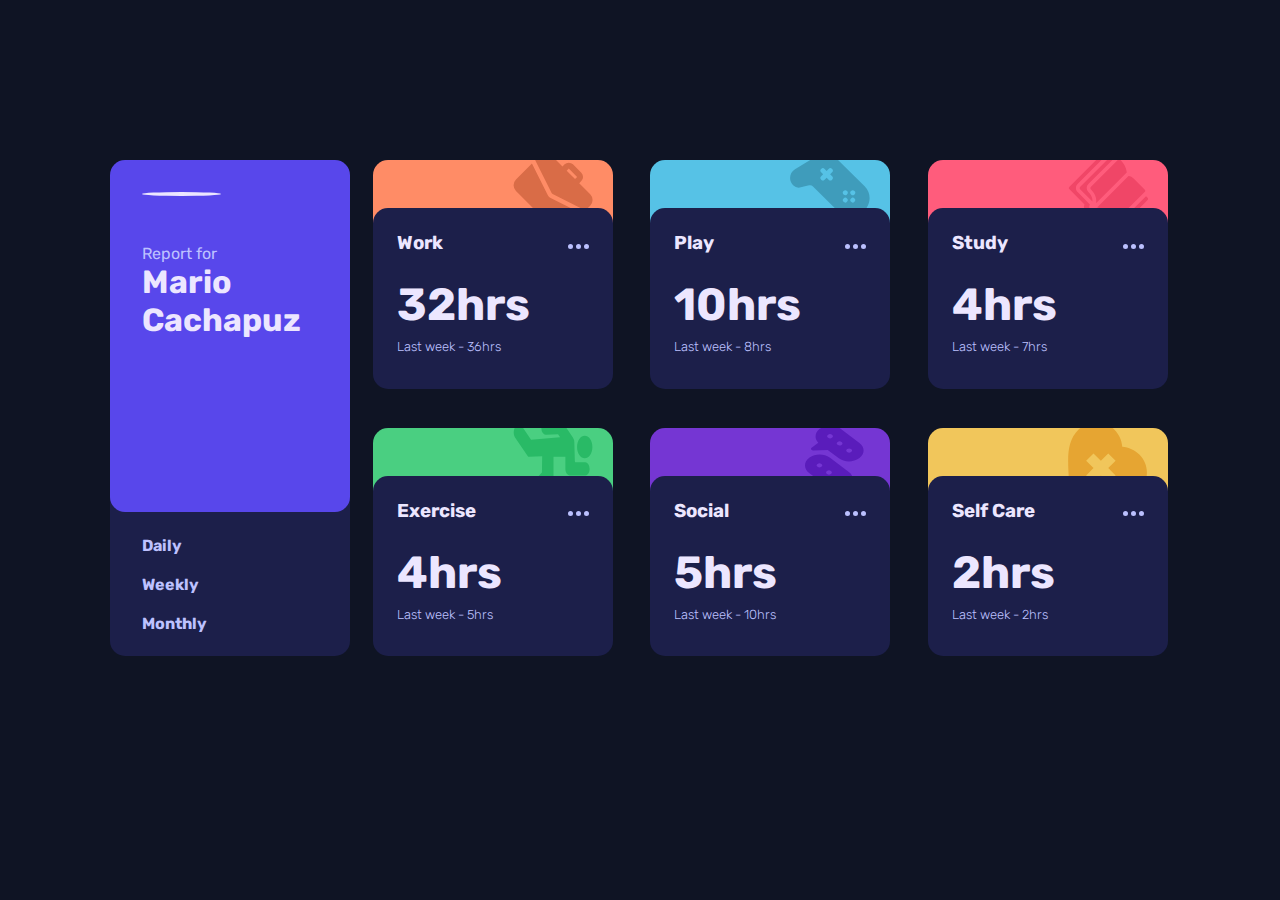
==== time-tracking-dashboard/index.html @ 1e6d66ba "frontend mentor solutions - not complete" ====
<!DOCTYPE html>
<html lang="en">

<head>
    <meta charset="UTF-8">
    <meta http-equiv="X-UA-Compatible" content="IE=edge">
    <meta name="viewport" content="width=device-width, initial-scale=1.0">
    <link rel="stylesheet" href="./css/styles.css">
    <title>Time tracking dashboard</title>
</head>

<body>
    <div class="dashboard">
        <div class="user">
            <div class="card-user-header">
                <img src="/mariocachapuz/img/mario.jpeg" alt="" width="45%" class="avatar">
                <p>Report for</p>
                <h1>Mario Cachapuz</h1>
            </div>
            <div class="card-user-select">
                <h4 id="dailybtn" onclick="dailyShow()">Daily</h4>
                <h4>Weekly</h4>
                <h4>Monthly</h4>
            </div>
        </div>
        <div class="cards-container">
            <div class="card-box">
                <div class="card-box-icon work"><img src="./img/icon-work.svg" alt="" class="card-icon"></div>
                <div class="card">
                    <div class="card-title">
                        <h3>Work</h3>
                        <div class="ellipsis">
                            <img src="./img/icon-ellipsis.svg" alt="">
                        </div>
                    </div>
                    <div class="card-time">
                        <h2 id="work-hours">32hrs</h2>
                    </div>
                    <div class="card-time-lastweek">
                        <p>Last week - 36hrs</p>
                    </div>
                </div>
            </div>
            <div class="card-box">
                <div class="card-box-icon play"><img src="./img/icon-play.svg" alt="" class="card-icon"></div>
                <div class="card">
                    <div class="card-title">
                        <h3>Play</h3>
                        <div class="ellipsis">
                            <img src="./img/icon-ellipsis.svg" alt="">
                        </div>
                    </div>
                    <div class="card-time">
                        <h2>10hrs</h2>
                    </div>
                    <div class="card-time-lastweek">
                        <p>Last week - 8hrs</p>
                    </div>
                </div>
            </div>
            <div class="card-box">
                <div class="card-box-icon study"><img src="./img/icon-study.svg" alt="" class="card-icon"></div>
                <div class="card">
                    <div class="card-title">
                        <h3>Study</h3>
                        <div class="ellipsis">
                            <img src="./img/icon-ellipsis.svg" alt="">
                        </div>
                    </div>
                    <div class="card-time">
                        <h2>4hrs</h2>
                    </div>
                    <div class="card-time-lastweek">
                        <p>Last week - 7hrs</p>
                    </div>
                </div>
            </div>
            <div class="card-box">
                <div class="card-box-icon exercise"><img src="./img/icon-exercise.svg" alt="" class="card-icon"></div>
                <div class="card">
                    <div class="card-title">
                        <h3>Exercise</h3>
                        <div class="ellipsis">
                            <img src="./img/icon-ellipsis.svg" alt="">
                        </div>
                    </div>
                    <div class="card-time">
                        <h2>4hrs</h2>
                    </div>
                    <div class="card-time-lastweek">
                        <p>Last week - 5hrs</p>
                    </div>
                </div>
            </div>
            <div class="card-box">
                <div class="card-box-icon social"><img src="./img/icon-social.svg" alt="" class="card-icon"></div>
                <div class="card">
                    <div class="card-title">
                        <h3>Social</h3>
                        <div class="ellipsis">
                            <img src="./img/icon-ellipsis.svg" alt="">
                        </div>
                    </div>
                    <div class="card-time">
                        <h2>5hrs</h2>
                    </div>
                    <div class="card-time-lastweek">
                        <p>Last week - 10hrs</p>
                    </div>
                </div>
            </div>
            <div class="card-box">
                <div class="card-box-icon self-care"><img src="./img/icon-self-care.svg" alt="" class="card-icon"></div>
                <div class="card">
                    <div class="card-title">
                        <h3>Self Care</h3>
                        <div class="ellipsis">
                            <img src="./img/icon-ellipsis.svg" alt="">
                        </div>
                    </div>
                    <div class="card-time">
                        <h2>2hrs</h2>
                    </div>
                    <div class="card-time-lastweek">
                        <p>Last week - 2hrs</p>
                    </div>
                </div>
            </div>
        </div>
    </div>
</body>
</html>
---- time-tracking-dashboard/css/styles.css ----
@import url('https://fonts.googleapis.com/css2?family=Rubik:wght@300;400;500&display=swap');
@import "./card.css";

:root {
    --blue: hsl(246, 80%, 60%);
    --white: hsl(255, 100%, 95%);

    --work: hsl(15, 100%, 70%);
    --study: hsl(348, 100%, 68%);
    --exercise: hsl(145, 58%, 55%);
    --play: hsl(195, 74%, 62%);
    --social: hsl(264, 64%, 52%);
    --self-care: hsl(43, 84%, 65%);

    --very-dark-blue: hsl(226, 43%, 10%);
    --dark-blue: hsl(235, 46%, 20%);
    --dark-blue-hover: hsl(235, 41%, 34%);
    --desaturated-blue: hsl(235, 45%, 61%);
    --pale-blue: hsl(236, 100%, 87%);

    --main-font: 'Rubik', sans-serif;

}

* {
    margin: 0;
    padding: 0;
    box-sizing: border-box;
}

body {
    background-color: var(--very-dark-blue);
    font-family: var(--main-font);
    color: var(--white);
}

.dashboard {
    width: 1100px;
    height: 500px;
    margin: 10rem auto;
    display: flex;
    justify-content: space-evenly;
}

.user {
    display: flex;
    flex-direction: column;
}

.cards-container {
    width: 800px;
    display: flex;
    justify-content: space-evenly;
    flex-wrap: wrap;
    gap: 35px;
}

.work{
    background: var(--work);
}
.play {
    background: var(--play);
}
.study {
    background: var(--study);
}
.exercise {
    background: var(--exercise);
}
.social {
    background: var(--social);
}
.self-care {
    background: var(--self-care);
}
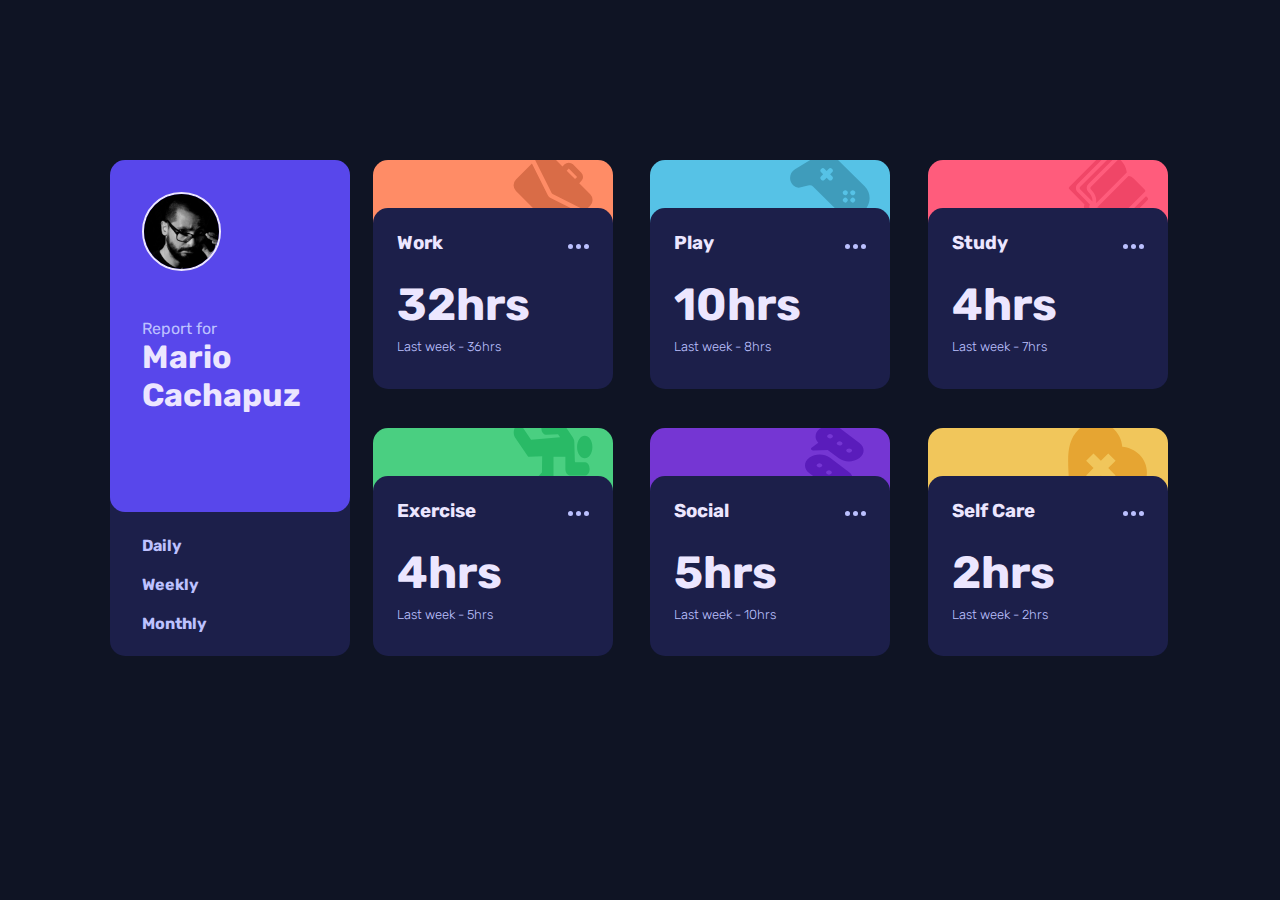
==== commit d4711641: "add avatar" ====
--- a/time-tracking-dashboard/index.html
+++ b/time-tracking-dashboard/index.html
@@ -13,14 +13,14 @@
     <div class="dashboard">
         <div class="user">
             <div class="card-user-header">
-                <img src="/mariocachapuz/img/mario.jpeg" alt="" width="45%" class="avatar">
+                <img src="./img/mario.jpeg" alt="" width="45%" class="avatar">
                 <p>Report for</p>
                 <h1>Mario Cachapuz</h1>
             </div>
             <div class="card-user-select">
-                <h4 id="dailybtn" onclick="dailyShow()">Daily</h4>
-                <h4>Weekly</h4>
-                <h4>Monthly</h4>
+                <h4 onclick="showDaily()">Daily</h4>
+                <h4 onclick="showWeekly()">Weekly</h4>
+                <h4 onclick="showMonthly()">Monthly</h4>
             </div>
         </div>
         <div class="cards-container">
@@ -34,10 +34,10 @@
                         </div>
                     </div>
                     <div class="card-time">
-                        <h2 id="work-hours">32hrs</h2>
+                        <h2><span class="hours-current">32</span>hrs</h2>
                     </div>
                     <div class="card-time-lastweek">
-                        <p>Last week - 36hrs</p>
+                        <p>Last week - <span class="hours-previous">36</span>hrs</p>
                     </div>
                 </div>
             </div>
@@ -51,10 +51,10 @@
                         </div>
                     </div>
                     <div class="card-time">
-                        <h2>10hrs</h2>
+                        <h2><span class="hours-current">10</span>hrs</h2>
                     </div>
                     <div class="card-time-lastweek">
-                        <p>Last week - 8hrs</p>
+                        <p>Last week - <span class="hours-previous">8</span>hrs</p>
                     </div>
                 </div>
             </div>
@@ -68,10 +68,10 @@
                         </div>
                     </div>
                     <div class="card-time">
-                        <h2>4hrs</h2>
+                        <h2><span class="hours-current">4</span>hrs</h2>
                     </div>
                     <div class="card-time-lastweek">
-                        <p>Last week - 7hrs</p>
+                        <p>Last week - <span class="hours-previous">7</span>hrs</p>
                     </div>
                 </div>
             </div>
@@ -85,10 +85,10 @@
                         </div>
                     </div>
                     <div class="card-time">
-                        <h2>4hrs</h2>
+                        <h2><span class="hours-current">4</span>hrs</h2>
                     </div>
                     <div class="card-time-lastweek">
-                        <p>Last week - 5hrs</p>
+                        <p>Last week - <span class="hours-previous">5</span>hrs</p>
                     </div>
                 </div>
             </div>
@@ -102,10 +102,10 @@
                         </div>
                     </div>
                     <div class="card-time">
-                        <h2>5hrs</h2>
+                        <h2><span class="hours-current">5</span>hrs</h2>
                     </div>
                     <div class="card-time-lastweek">
-                        <p>Last week - 10hrs</p>
+                        <p>Last week - <span class="hours-previous">10</span>hrs</p>
                     </div>
                 </div>
             </div>
@@ -119,14 +119,15 @@
                         </div>
                     </div>
                     <div class="card-time">
-                        <h2>2hrs</h2>
+                        <h2><span class="hours-current">2</span>hrs</h2>
                     </div>
                     <div class="card-time-lastweek">
-                        <p>Last week - 2hrs</p>
+                        <p>Last week - <span class="hours-previous">2</span>hrs</p>
                     </div>
                 </div>
             </div>
         </div>
     </div>
+    <script src="./scripts/app.js"></script>
 </body>
 </html>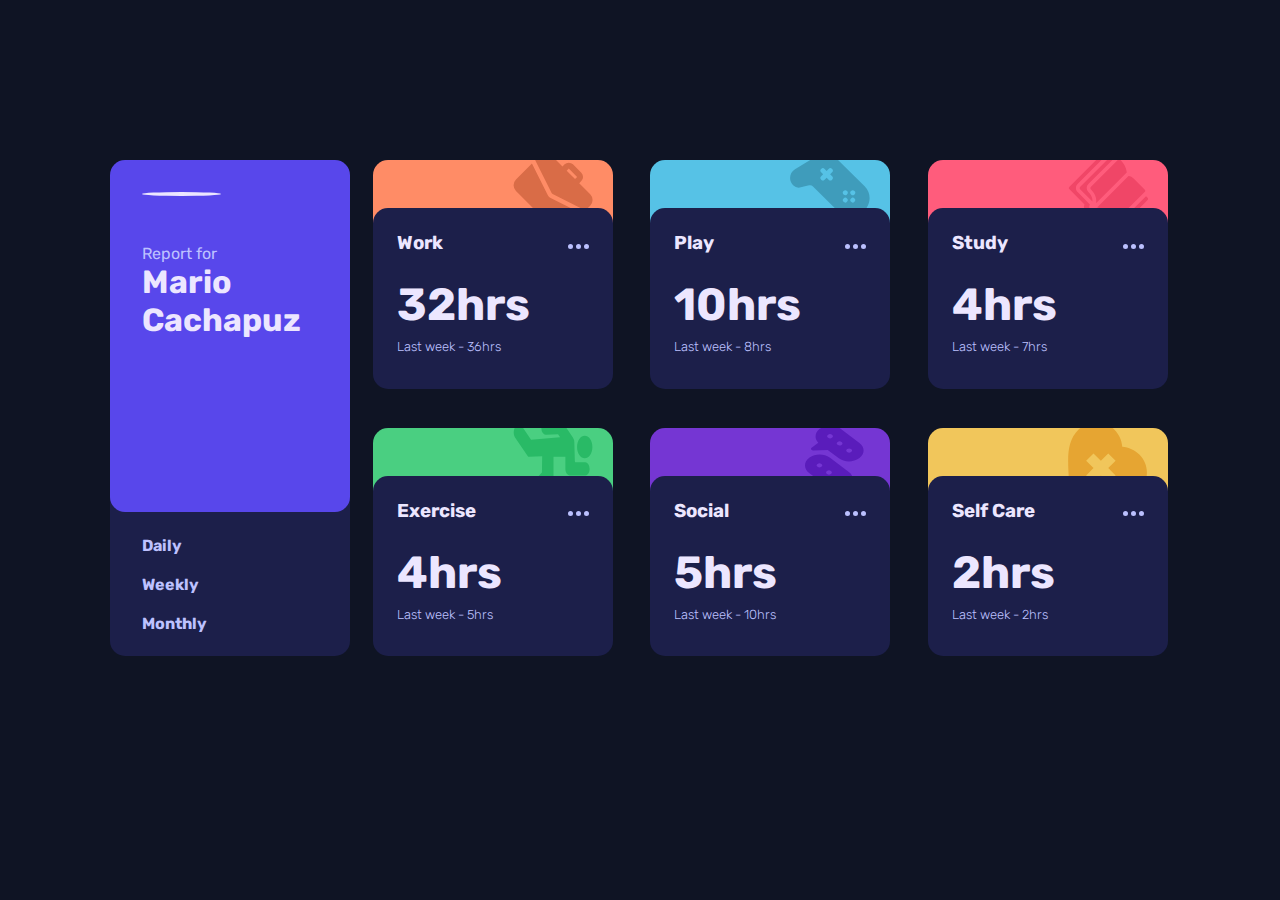
==== commit 54b8f573: "updated index" ====
--- a/time-tracking-dashboard/index.html
+++ b/time-tracking-dashboard/index.html
@@ -13,7 +13,7 @@
     <div class="dashboard">
         <div class="user">
             <div class="card-user-header">
-                <img src="./img/mario.jpeg" alt="" width="45%" class="avatar">
+                <img src="https://github.com/mariocachapuz/mariocachapuz/blob/main/img/mario.jpeg?raw=true" alt="" width="45%" class="avatar">
                 <p>Report for</p>
                 <h1>Mario Cachapuz</h1>
             </div>
